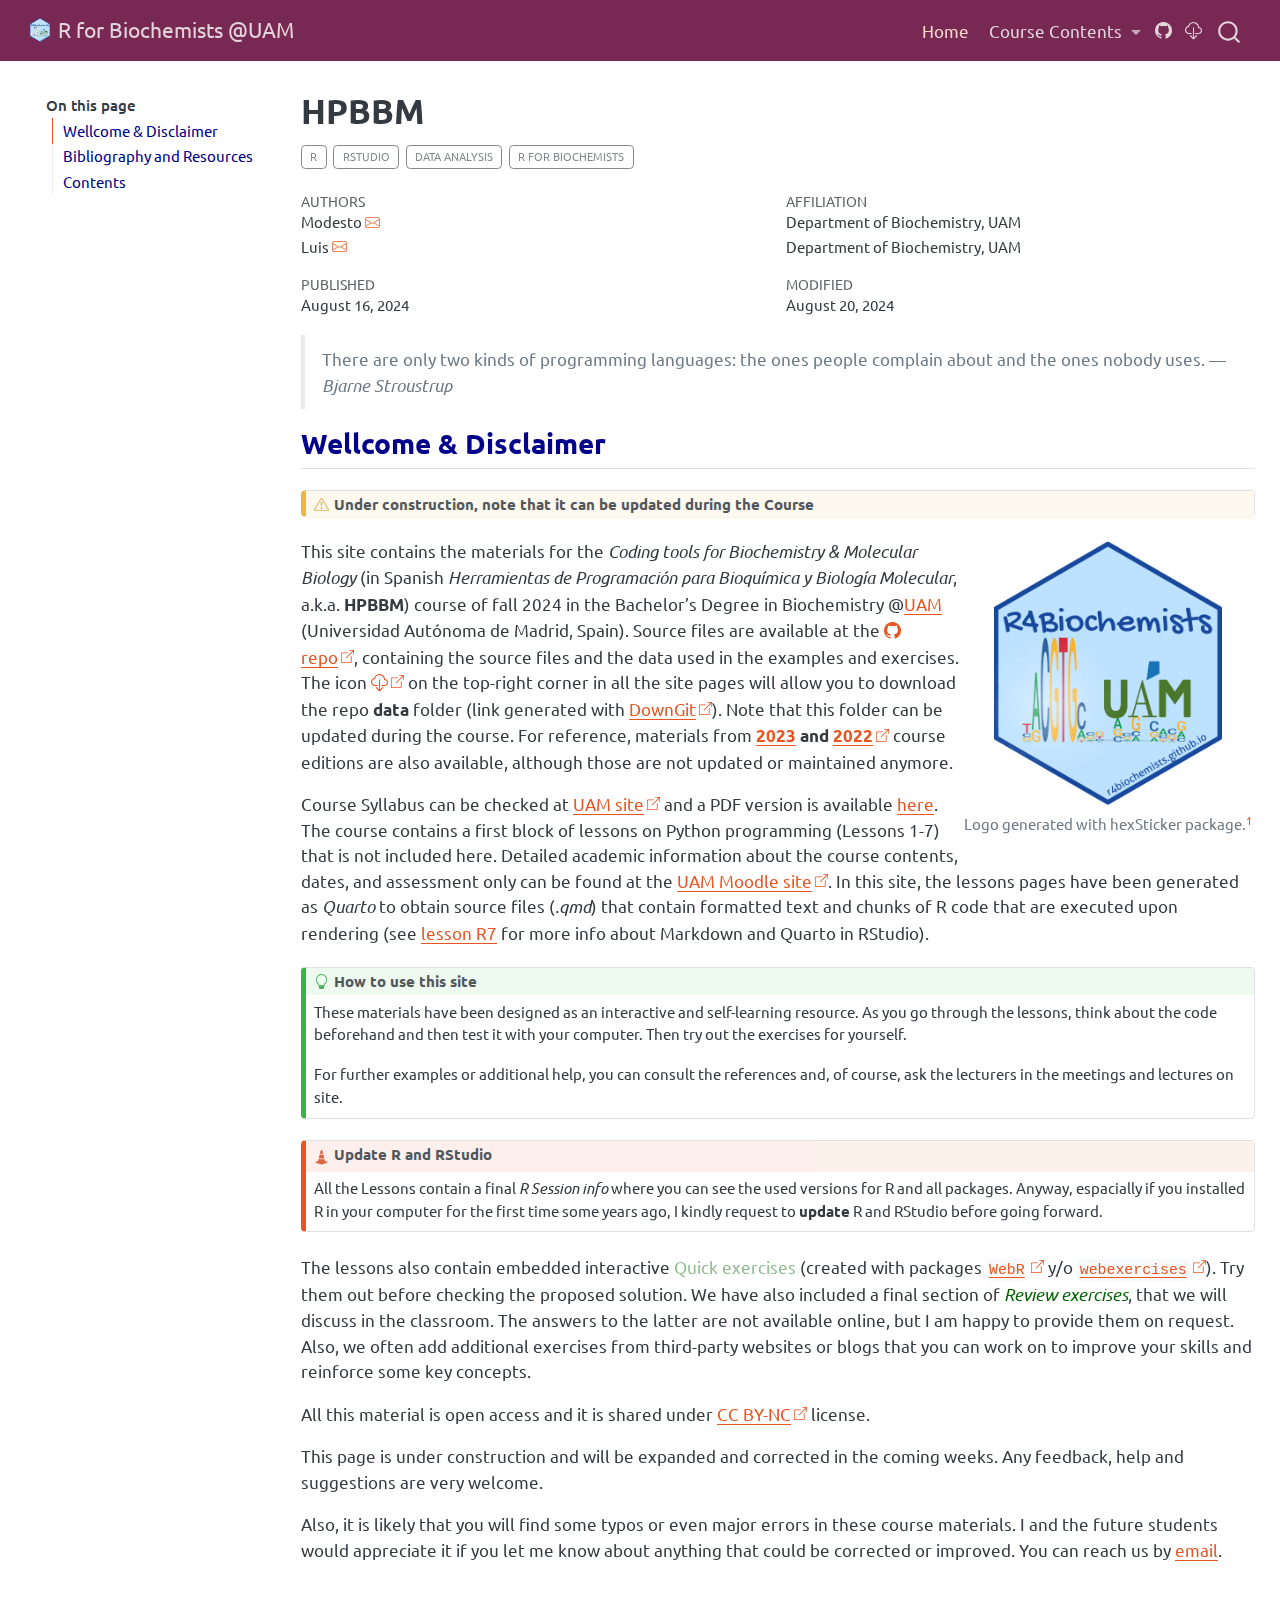
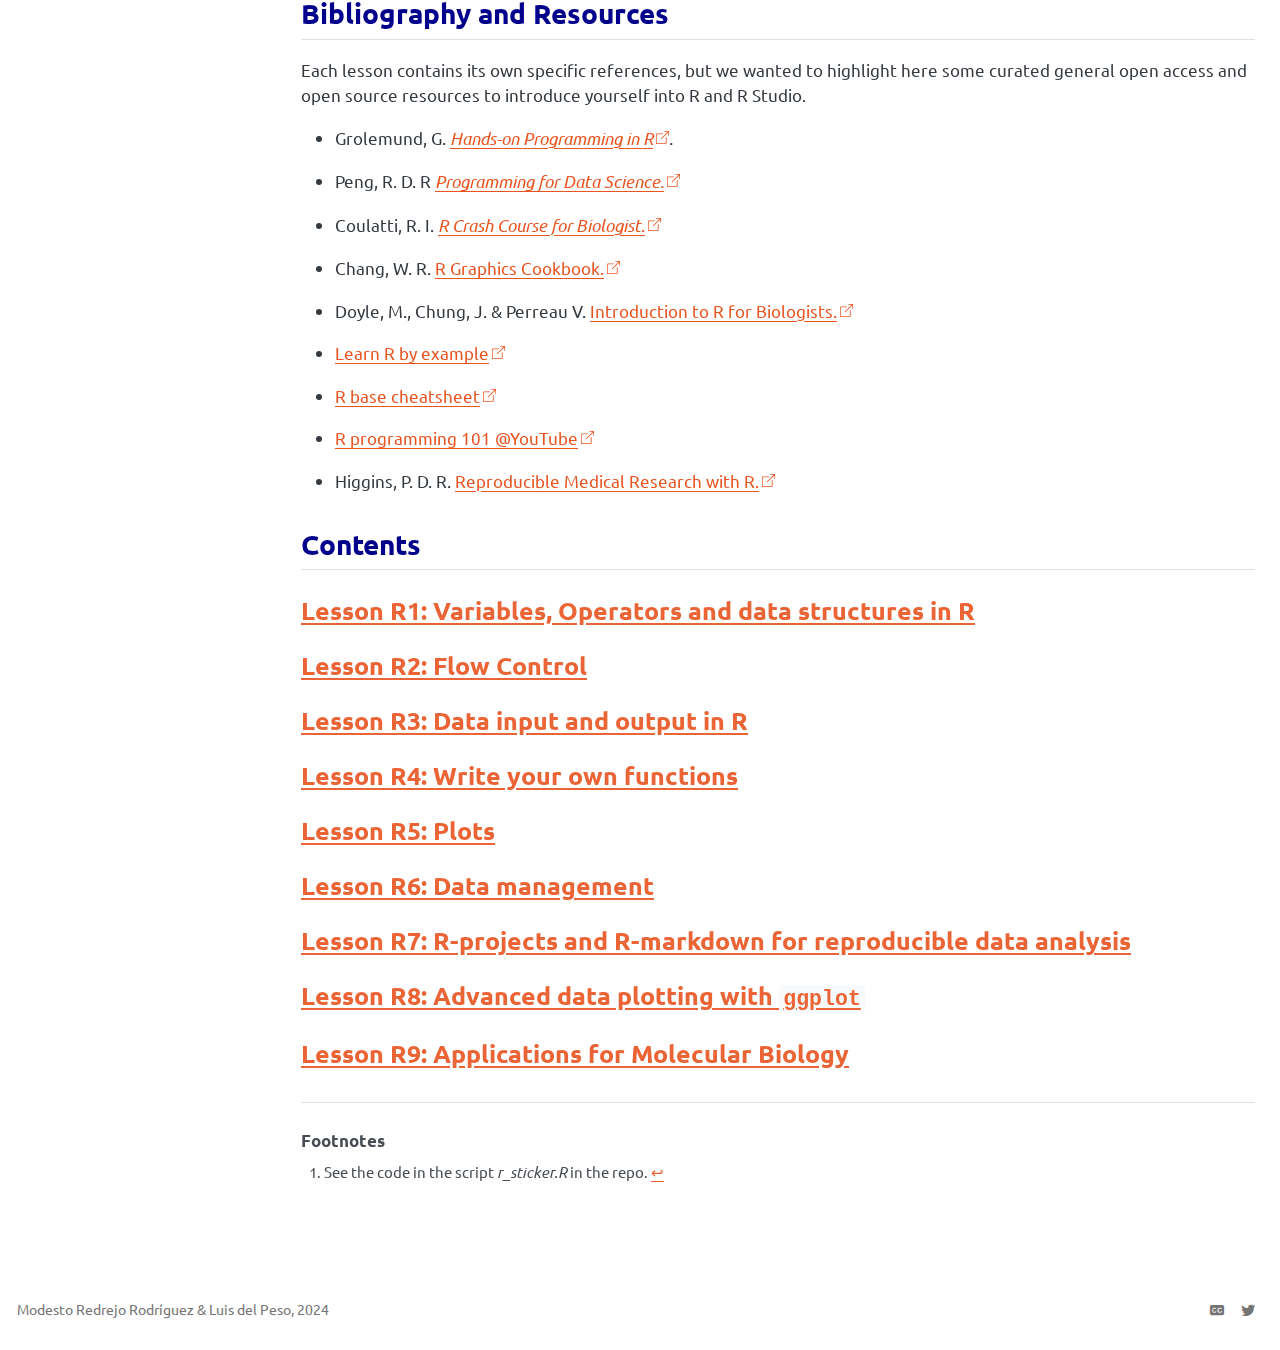
==== docs/index.html @ bfd97570 "update 2024 (III)" ====
<!DOCTYPE html>
<html xmlns="http://www.w3.org/1999/xhtml" lang="en" xml:lang="en"><head>

<meta charset="utf-8">
<meta name="generator" content="quarto-1.5.56">

<meta name="viewport" content="width=device-width, initial-scale=1.0, user-scalable=yes">

<meta name="author" content="Modesto">
<meta name="author" content="Luis">
<meta name="dcterms.date" content="2024-08-16">

<title>HPBBM – R for Biochemists @UAM</title>
<style>
code{white-space: pre-wrap;}
span.smallcaps{font-variant: small-caps;}
div.columns{display: flex; gap: min(4vw, 1.5em);}
div.column{flex: auto; overflow-x: auto;}
div.hanging-indent{margin-left: 1.5em; text-indent: -1.5em;}
ul.task-list{list-style: none;}
ul.task-list li input[type="checkbox"] {
  width: 0.8em;
  margin: 0 0.8em 0.2em -1em; /* quarto-specific, see https://github.com/quarto-dev/quarto-cli/issues/4556 */ 
  vertical-align: middle;
}
</style>


<script src="site_libs/quarto-nav/quarto-nav.js"></script>
<script src="site_libs/clipboard/clipboard.min.js"></script>
<script src="site_libs/quarto-search/autocomplete.umd.js"></script>
<script src="site_libs/quarto-search/fuse.min.js"></script>
<script src="site_libs/quarto-search/quarto-search.js"></script>
<meta name="quarto:offset" content="./">
<script src="site_libs/quarto-html/quarto.js"></script>
<script src="site_libs/quarto-html/popper.min.js"></script>
<script src="site_libs/quarto-html/tippy.umd.min.js"></script>
<script src="site_libs/quarto-html/anchor.min.js"></script>
<link href="site_libs/quarto-html/tippy.css" rel="stylesheet">
<link href="site_libs/quarto-html/quarto-syntax-highlighting.css" rel="stylesheet" id="quarto-text-highlighting-styles">
<script src="site_libs/bootstrap/bootstrap.min.js"></script>
<link href="site_libs/bootstrap/bootstrap-icons.css" rel="stylesheet">
<link href="site_libs/bootstrap/bootstrap.min.css" rel="stylesheet" id="quarto-bootstrap" data-mode="light">
<link href="site_libs/quarto-contrib/bootstrap-icons-1.9.1/all.css" rel="stylesheet">
<script id="quarto-search-options" type="application/json">{
  "location": "navbar",
  "copy-button": false,
  "collapse-after": 3,
  "panel-placement": "end",
  "type": "overlay",
  "limit": 50,
  "keyboard-shortcut": [
    "f",
    "/",
    "s"
  ],
  "language": {
    "search-no-results-text": "No results",
    "search-matching-documents-text": "matching documents",
    "search-copy-link-title": "Copy link to search",
    "search-hide-matches-text": "Hide additional matches",
    "search-more-match-text": "more match in this document",
    "search-more-matches-text": "more matches in this document",
    "search-clear-button-title": "Clear",
    "search-text-placeholder": "",
    "search-detached-cancel-button-title": "Cancel",
    "search-submit-button-title": "Submit",
    "search-label": "Search"
  }
}</script>
<style>html{ scroll-behavior: smooth; }</style>


<link rel="stylesheet" href="styles.css">
<link rel="stylesheet" href="include/webex.css">
</head>

<body class="floating nav-fixed">

<div id="quarto-search-results"></div>
  <header id="quarto-header" class="headroom fixed-top">
    <nav class="navbar navbar-expand-lg " data-bs-theme="dark">
      <div class="navbar-container container-fluid">
      <div class="navbar-brand-container mx-auto">
    <a href="./index.html" class="navbar-brand navbar-brand-logo">
    <img src="./r4biochemists.png" alt="" class="navbar-logo">
    </a>
    <a class="navbar-brand" href="./index.html">
    <span class="navbar-title">R for Biochemists <span class="citation" data-cites="UAM">@UAM</span></span>
    </a>
  </div>
            <div id="quarto-search" class="" title="Search"></div>
          <button class="navbar-toggler" type="button" data-bs-toggle="collapse" data-bs-target="#navbarCollapse" aria-controls="navbarCollapse" role="menu" aria-expanded="false" aria-label="Toggle navigation" onclick="if (window.quartoToggleHeadroom) { window.quartoToggleHeadroom(); }">
  <span class="navbar-toggler-icon"></span>
</button>
          <div class="collapse navbar-collapse" id="navbarCollapse">
            <ul class="navbar-nav navbar-nav-scroll ms-auto">
  <li class="nav-item">
    <a class="nav-link active" href="./index.html" aria-current="page"> 
<span class="menu-text">Home</span></a>
  </li>  
  <li class="nav-item dropdown ">
    <a class="nav-link dropdown-toggle" href="#" id="nav-menu-course-contents" role="link" data-bs-toggle="dropdown" aria-expanded="false">
 <span class="menu-text">Course Contents</span>
    </a>
    <ul class="dropdown-menu dropdown-menu-end" aria-labelledby="nav-menu-course-contents">    
        <li>
    <a class="dropdown-item" href="./r1.html">
 <span class="dropdown-text">R1: Variables, Operators and data structures</span></a>
  </li>  
        <li>
    <a class="dropdown-item" href="./r2.html">
 <span class="dropdown-text">R2: Flow Control</span></a>
  </li>  
        <li>
    <a class="dropdown-item" href="./r3.html">
 <span class="dropdown-text">R3: Read and write data in R</span></a>
  </li>  
        <li>
    <a class="dropdown-item" href="./r4.html">
 <span class="dropdown-text">R4: Functions in R</span></a>
  </li>  
        <li>
    <a class="dropdown-item" href="./r5.html">
 <span class="dropdown-text">R5: Base plots in R</span></a>
  </li>  
        <li>
    <a class="dropdown-item" href="./r6.html">
 <span class="dropdown-text">R6: Advanced data management</span></a>
  </li>  
        <li>
    <a class="dropdown-item" href="./r7.html">
 <span class="dropdown-text">R7: Project management for reproducible research in R</span></a>
  </li>  
        <li>
    <a class="dropdown-item" href="./r8.html">
 <span class="dropdown-text">R8: Plot your data in R - Episode II</span></a>
  </li>  
        <li>
    <a class="dropdown-item" href="./r9.html">
 <span class="dropdown-text">R9: R for Molecular Biology</span></a>
  </li>  
    </ul>
  </li>
</ul>
          </div> <!-- /navcollapse -->
            <div class="quarto-navbar-tools">
    <a href="https://github.com/r4biochemists/r4biochemists.github.io" title="" class="quarto-navigation-tool px-1" aria-label=""><i class="bi bi-github"></i></a>
    <a href="https://minhaskamal.github.io/DownGit/#/home?url=https://github.com/r4biochemists/r4biochemists.github.io/tree/main/data" title="Download Data" class="quarto-navigation-tool px-1" aria-label="Download Data"><i class="bi bi-cloud-download"></i></a>
</div>
      </div> <!-- /container-fluid -->
    </nav>
</header>
<!-- content -->
<div id="quarto-content" class="quarto-container page-columns page-rows-contents page-layout-full page-navbar">
<!-- sidebar -->
  <nav id="quarto-sidebar" class="sidebar collapse collapse-horizontal quarto-sidebar-collapse-item sidebar-navigation floating overflow-auto">
    <nav id="TOC" role="doc-toc" class="toc-active">
    <h2 id="toc-title">On this page</h2>
   
  <ul class="collapse">
  <li><a href="#wellcome-disclaimer" id="toc-wellcome-disclaimer" class="nav-link active" data-scroll-target="#wellcome-disclaimer"><span style="color:darkblue">Wellcome &amp; Disclaimer</span></a></li>
  <li><a href="#bibliography-and-resources" id="toc-bibliography-and-resources" class="nav-link" data-scroll-target="#bibliography-and-resources"><span style="color:darkblue">Bibliography and Resources</span></a></li>
  <li><a href="#contents" id="toc-contents" class="nav-link" data-scroll-target="#contents"><span style="color:darkblue">Contents</span></a></li>
  </ul>
</nav>
</nav>
<div id="quarto-sidebar-glass" class="quarto-sidebar-collapse-item" data-bs-toggle="collapse" data-bs-target=".quarto-sidebar-collapse-item"></div>
<!-- margin-sidebar -->
    <div id="quarto-margin-sidebar" class="sidebar margin-sidebar zindex-bottom">
    </div>
<!-- main -->
<main class="content column-page-right" id="quarto-document-content">

<header id="title-block-header" class="quarto-title-block default">
<div class="quarto-title">
<h1 class="title">HPBBM</h1>
  <div class="quarto-categories">
    <div class="quarto-category">R</div>
    <div class="quarto-category">RStudio</div>
    <div class="quarto-category">Data analysis</div>
    <div class="quarto-category">R for Biochemists</div>
  </div>
  </div>


<div class="quarto-title-meta-author column-page-right">
  <div class="quarto-title-meta-heading">Authors</div>
  <div class="quarto-title-meta-heading">Affiliation</div>
  
    <div class="quarto-title-meta-contents">
    <p class="author">Modesto <a href="mailto:modesto.redrejo@uam.es" class="quarto-title-author-email"><i class="bi bi-envelope"></i></a> </p>
  </div>
  <div class="quarto-title-meta-contents">
        <p class="affiliation">
            Department of Biochemistry, UAM
          </p>
      </div>
    <div class="quarto-title-meta-contents">
    <p class="author">Luis <a href="mailto:luis.peso@uam.es" class="quarto-title-author-email"><i class="bi bi-envelope"></i></a> </p>
  </div>
  <div class="quarto-title-meta-contents">
        <p class="affiliation">
            Department of Biochemistry, UAM
          </p>
      </div>
  </div>

<div class="quarto-title-meta column-page-right">

      
    <div>
    <div class="quarto-title-meta-heading">Published</div>
    <div class="quarto-title-meta-contents">
      <p class="date">August 16, 2024</p>
    </div>
  </div>
  
    <div>
    <div class="quarto-title-meta-heading">Modified</div>
    <div class="quarto-title-meta-contents">
      <p class="date-modified">August 20, 2024</p>
    </div>
  </div>
    
  </div>
  


</header>


<blockquote class="blockquote">
<p>There are only two kinds of programming languages: the ones people complain about and the ones nobody uses. —<em>Bjarne Stroustrup</em></p>
</blockquote>
<section id="wellcome-disclaimer" class="level2">
<h2 class="anchored" data-anchor-id="wellcome-disclaimer"><span style="color:darkblue">Wellcome &amp; Disclaimer</span></h2>
<div class="callout callout-style-default callout-warning callout-titled">
<div class="callout-header d-flex align-content-center">
<div class="callout-icon-container">
<i class="callout-icon"></i>
</div>
<div class="callout-title-container flex-fill">
Under construction, note that it can be updated during the Course
</div>
</div>
<div class="callout-body-container callout-body">

</div>
</div>
<div style="float: right; position: relative; top: 0px; padding: 3px;">
<div class="quarto-figure quarto-figure-center">
<figure class="figure">
<p><img src="r4biochemists.png" class="img-fluid figure-img" width="228"></p>
<figcaption>Logo generated with hexSticker package.<a href="#fn1" class="footnote-ref" id="fnref1" role="doc-noteref"><sup>1</sup></a></figcaption>
</figure>
</div>
</div>
<p>This site contains the materials for the <em>Coding tools for Biochemistry &amp; Molecular Biology</em> (in Spanish <em>Herramientas de Programación para Bioquímica y Biología Molecular</em>, a.k.a. <strong>HPBBM</strong>) course of fall 2024 in the Bachelor’s Degree in Biochemistry @<a href="www.uam.es">UAM</a> (Universidad Autónoma de Madrid, Spain). Source files are available at the <a href="https://github.com/r4biochemists/r4biochemists.github.io"><i class="bi-github " style="" role="img" aria-hidden="true"></i> repo</a>, containing the source files and the data used in the examples and exercises. The icon <a href="https://minhaskamal.github.io/DownGit/#/home?url=https://github.com/r4biochemists/r4biochemists.github.io/tree/main/data"><i class="bi-cloud-download " style="" role="img" aria-hidden="true"></i></a> on the top-right corner in all the site pages will allow you to download the repo <strong>data</strong> folder (link generated with <a href="https://yehonal.github.io/DownGit/#/home">DownGit</a>). Note that this folder can be updated during the course. For reference, materials from <strong><a href="(https://mredrejo.github.io/HPBBM2023/)">2023</a> and <a href="https://mredrejo.github.io/HPBBM2022/">2022</a></strong> course editions are also available, although those are not updated or maintained anymore.</p>
<p>Course Syllabus can be checked at <a href="https://secretaria-virtual.uam.es/doa/consultaPublica/look%5Bconpub%5DMostrarPubGuiaDocAs">UAM site</a> and a PDF version is available <a href="2024_18245_es.pdf">here</a>. The course contains a first block of lessons on Python programming (Lessons 1-7) that is not included here. Detailed academic information about the course contents, dates, and assessment only can be found at the <a href="https://moodle.uam.es/">UAM Moodle site</a>. In this site, the lessons pages have been generated as <em>Quarto</em> to obtain source files (<em>.qmd</em>) that contain formatted text and chunks of R code that are executed upon rendering (see <a href="r7.html">lesson R7</a> for more info about Markdown and Quarto in RStudio).</p>
<div class="callout callout-style-default callout-tip callout-titled">
<div class="callout-header d-flex align-content-center">
<div class="callout-icon-container">
<i class="callout-icon"></i>
</div>
<div class="callout-title-container flex-fill">
How to use this site
</div>
</div>
<div class="callout-body-container callout-body">
<p>These materials have been designed as an interactive and self-learning resource. As you go through the lessons, think about the code beforehand and then test it with your computer. Then try out the exercises for yourself.</p>
<p>For further examples or additional help, you can consult the references and, of course, ask the lecturers in the meetings and lectures on site.</p>
</div>
</div>
<div class="callout callout-style-default callout-caution callout-titled">
<div class="callout-header d-flex align-content-center">
<div class="callout-icon-container">
<i class="callout-icon"></i>
</div>
<div class="callout-title-container flex-fill">
Update R and RStudio
</div>
</div>
<div class="callout-body-container callout-body">
<p>All the Lessons contain a final <em>R Session info</em> where you can see the used versions for R and all packages. Anyway, espacially if you installed R in your computer for the first time some years ago, I kindly request to <strong>update</strong> R and RStudio before going forward.</p>
</div>
</div>
<p>The lessons also contain embedded interactive <span style="color:darkseagreen">Quick exercises</span> (created with packages <a href="https://github.com/coatless/quarto-webr/"><code>WebR</code></a> y/o <a href="https://psyteachr.github.io/webexercises/articles/webexercises.html"><code>webexercises</code></a>). Try them out before checking the proposed solution. We have also included a final section of <span style="color:darkgreen"><em>Review exercises</em></span>, that we will discuss in the classroom. The answers to the latter are not available online, but I am happy to provide them on request. Also, we often add additional exercises from third-party websites or blogs that you can work on to improve your skills and reinforce some key concepts.</p>
<p>All this material is open access and it is shared under <a href="https://creativecommons.org/licenses/by-nc/2.0/">CC BY-NC</a> license.</p>
<p>This page is under construction and will be expanded and corrected in the coming weeks. Any feedback, help and suggestions are very welcome.</p>
<p>Also, it is likely that you will find some typos or even major errors in these course materials. I and the future students would appreciate it if you let me know about anything that could be corrected or improved. You can reach us by <a href="mailto::modesto.redrejo@uam.es">email</a>.</p>
</section>
<section id="bibliography-and-resources" class="level2">
<h2 class="anchored" data-anchor-id="bibliography-and-resources"><span style="color:darkblue">Bibliography and Resources</span></h2>
<p>Each lesson contains its own specific references, but we wanted to highlight here some curated general open access and open source resources to introduce yourself into R and R Studio.</p>
<ul>
<li><p>Grolemund, G. <a href="https://rstudio-education.github.io/"><em>Hands-on Programming in R</em></a><em>.</em></p></li>
<li><p>Peng, R. D. R <a href="https://bookdown.org/rdpeng/rprogdatascience/"><em>Programming for Data Science.</em></a></p></li>
<li><p>Coulatti, R. I. <a href="https://github.com/ColauttiLab/RCrashCourse_Book"><em>R Crash Course for Biologist</em>.</a></p></li>
<li><p>Chang, W. R. <a href="https://r-graphics.org/">R Graphics Cookbook.</a></p></li>
<li><p>Doyle, M., Chung, J. &amp; Perreau V. <a href="https://melbournebioinformatics.github.io/r-intro-biologists/intro_r_biologists.html">Introduction to R for Biologists.</a></p></li>
<li><p><a href="https://www.learnbyexample.org/r/">Learn R by example</a></p></li>
<li><p><a href="https://iqss.github.io/dss-workshops/R/Rintro/base-r-cheat-sheet.pdf">R base cheatsheet</a></p></li>
<li><p><a href="https://www.youtube.com/@RProgramming101">R programming 101 @YouTube</a></p></li>
<li><p>Higgins, P. D. R. <a href="https://bookdown.org/pdr_higgins/rmrwr/">Reproducible Medical Research with R.</a></p></li>
</ul>
</section>
<section id="contents" class="level2">
<h2 class="anchored" data-anchor-id="contents"><span style="color:darkblue">Contents</span></h2>
<section id="lesson-r1-variables-operators-and-data-structures-in-r" class="level3">
<h3 class="anchored" data-anchor-id="lesson-r1-variables-operators-and-data-structures-in-r"><a href="r1.html">Lesson R1: Variables, Operators and data structures in R</a></h3>
</section>
<section id="lesson-r2-flow-control" class="level3">
<h3 class="anchored" data-anchor-id="lesson-r2-flow-control"><a href="r2.html">Lesson R2: Flow Control</a></h3>
</section>
<section id="lesson-r3-data-input-and-output-in-r" class="level3">
<h3 class="anchored" data-anchor-id="lesson-r3-data-input-and-output-in-r"><a href="r3.html">Lesson R3: Data input and output in R</a></h3>
</section>
<section id="lesson-r4-write-your-own-functions" class="level3">
<h3 class="anchored" data-anchor-id="lesson-r4-write-your-own-functions"><a href="r4.html">Lesson R4: Write your own functions</a></h3>
</section>
<section id="lesson-r5-plots" class="level3">
<h3 class="anchored" data-anchor-id="lesson-r5-plots"><a href="r5.html">Lesson R5: Plots</a></h3>
</section>
<section id="lesson-r6-data-management" class="level3">
<h3 class="anchored" data-anchor-id="lesson-r6-data-management"><a href="r6.html">Lesson R6: Data management</a></h3>
</section>
<section id="lesson-r7-r-projects-and-r-markdown-for-reproducible-data-analysis" class="level3">
<h3 class="anchored" data-anchor-id="lesson-r7-r-projects-and-r-markdown-for-reproducible-data-analysis"><a href="r7.html">Lesson R7: R-projects and R-markdown for reproducible data analysis</a></h3>
</section>
<section id="lesson-r8-advanced-data-plotting-with-ggplot" class="level3">
<h3 class="anchored" data-anchor-id="lesson-r8-advanced-data-plotting-with-ggplot"><a href="r8.html">Lesson R8: Advanced data plotting with <code>ggplot</code></a></h3>
</section>
<section id="lesson-r9-applications-for-molecular-biology" class="level3">
<h3 class="anchored" data-anchor-id="lesson-r9-applications-for-molecular-biology"><a href="r9.html">Lesson R9: Applications for Molecular Biology</a></h3>


</section>
</section>


<a onclick="window.scrollTo(0, 0); return false;" role="button" id="quarto-back-to-top"><i class="bi bi-arrow-up"></i> Back to top</a><div id="quarto-appendix" class="default"><section id="footnotes" class="footnotes footnotes-end-of-document" role="doc-endnotes"><h2 class="anchored quarto-appendix-heading">Footnotes</h2>

<ol>
<li id="fn1"><p>See the code in the script <em>r_sticker.R</em> in the repo.<a href="#fnref1" class="footnote-back" role="doc-backlink">↩︎</a></p></li>
</ol>
</section></div></main> <!-- /main -->
<script>

/* update total correct if #webex-total_correct exists */
update_total_correct = function() {
  console.log("webex: update total_correct");

  var t = document.getElementsByClassName("webex-total_correct");
  for (var i = 0; i < t.length; i++) {
    p = t[i].parentElement;
    var correct = p.getElementsByClassName("webex-correct").length;
    var solvemes = p.getElementsByClassName("webex-solveme").length;
    var radiogroups = p.getElementsByClassName("webex-radiogroup").length;
    var selects = p.getElementsByClassName("webex-select").length;

    t[i].innerHTML = correct + " of " + (solvemes + radiogroups + selects) + " correct";
  }
}

/* webex-solution button toggling function */
b_func = function() {
  console.log("webex: toggle hide");

  var cl = this.parentElement.classList;
  if (cl.contains('open')) {
    cl.remove("open");
  } else {
    cl.add("open");
  }
}

/* check answers */
check_func = function() {
  console.log("webex: check answers");

  var cl = this.parentElement.classList;
  if (cl.contains('unchecked')) {
    cl.remove("unchecked");
    this.innerHTML = "Hide Answers";
  } else {
    cl.add("unchecked");
    this.innerHTML = "Show Answers";
  }
}

/* function for checking solveme answers */
solveme_func = function(e) {
  console.log("webex: check solveme");

  var real_answers = JSON.parse(this.dataset.answer);
  var my_answer = this.value;
  var cl = this.classList;
  if (cl.contains("ignorecase")) {
    my_answer = my_answer.toLowerCase();
  }
  if (cl.contains("nospaces")) {
    my_answer = my_answer.replace(/ /g, "")
  }

  if (my_answer == "") {
    cl.remove("webex-correct");
    cl.remove("webex-incorrect");
  } else if (real_answers.includes(my_answer)) {
    cl.add("webex-correct");
    cl.remove("webex-incorrect");
  } else {
    cl.add("webex-incorrect");
    cl.remove("webex-correct");
  }

  // match numeric answers within a specified tolerance
  if(this.dataset.tol > 0){
    var tol = JSON.parse(this.dataset.tol);
    var matches = real_answers.map(x => Math.abs(x - my_answer) < tol)
    if (matches.reduce((a, b) => a + b, 0) > 0) {
      cl.add("webex-correct");
    } else {
      cl.remove("webex-correct");
    }
  }

  // added regex bit
  if (cl.contains("regex")){
    answer_regex = RegExp(real_answers.join("|"))
    if (answer_regex.test(my_answer)) {
      cl.add("webex-correct");
    }
  }

  update_total_correct();
}

/* function for checking select answers */
select_func = function(e) {
  console.log("webex: check select");

  var cl = this.classList

  /* add style */
  cl.remove("webex-incorrect");
  cl.remove("webex-correct");
  if (this.value == "answer") {
    cl.add("webex-correct");
  } else if (this.value != "blank") {
    cl.add("webex-incorrect");
  }

  update_total_correct();
}

/* function for checking radiogroups answers */
radiogroups_func = function(e) {
  console.log("webex: check radiogroups");

  var checked_button = document.querySelector('input[name=' + this.id + ']:checked');
  var cl = checked_button.parentElement.classList;
  var labels = checked_button.parentElement.parentElement.children;

  /* get rid of styles */
  for (i = 0; i < labels.length; i++) {
    labels[i].classList.remove("webex-incorrect");
    labels[i].classList.remove("webex-correct");
  }

  /* add style */
  if (checked_button.value == "answer") {
    cl.add("webex-correct");
  } else {
    cl.add("webex-incorrect");
  }

  update_total_correct();
}

window.onload = function() {
  console.log("webex onload");
  /* set up solution buttons */
  var buttons = document.getElementsByTagName("button");

  for (var i = 0; i < buttons.length; i++) {
    if (buttons[i].parentElement.classList.contains('webex-solution')) {
      buttons[i].onclick = b_func;
    }
  }

  var check_sections = document.getElementsByClassName("webex-check");
  console.log("check:", check_sections.length);
  for (var i = 0; i < check_sections.length; i++) {
    check_sections[i].classList.add("unchecked");

    let btn = document.createElement("button");
    btn.innerHTML = "Show Answers";
    btn.classList.add("webex-check-button");
    btn.onclick = check_func;
    check_sections[i].appendChild(btn);

    let spn = document.createElement("span");
    spn.classList.add("webex-total_correct");
    check_sections[i].appendChild(spn);
  }

  /* set up webex-solveme inputs */
  var solveme = document.getElementsByClassName("webex-solveme");

  for (var i = 0; i < solveme.length; i++) {
    /* make sure input boxes don't auto-anything */
    solveme[i].setAttribute("autocomplete","off");
    solveme[i].setAttribute("autocorrect", "off");
    solveme[i].setAttribute("autocapitalize", "off");
    solveme[i].setAttribute("spellcheck", "false");
    solveme[i].value = "";

    /* adjust answer for ignorecase or nospaces */
    var cl = solveme[i].classList;
    var real_answer = solveme[i].dataset.answer;
    if (cl.contains("ignorecase")) {
      real_answer = real_answer.toLowerCase();
    }
    if (cl.contains("nospaces")) {
      real_answer = real_answer.replace(/ /g, "");
    }
    solveme[i].dataset.answer = real_answer;

    /* attach checking function */
    solveme[i].onkeyup = solveme_func;
    solveme[i].onchange = solveme_func;

    solveme[i].insertAdjacentHTML("afterend", " <span class='webex-icon'></span>")
  }

  /* set up radiogroups */
  var radiogroups = document.getElementsByClassName("webex-radiogroup");
  for (var i = 0; i < radiogroups.length; i++) {
    radiogroups[i].onchange = radiogroups_func;
  }

  /* set up selects */
  var selects = document.getElementsByClassName("webex-select");
  for (var i = 0; i < selects.length; i++) {
    selects[i].onchange = select_func;
    selects[i].insertAdjacentHTML("afterend", " <span class='webex-icon'></span>")
  }

  update_total_correct();
}

</script>
<script id="quarto-html-after-body" type="application/javascript">
window.document.addEventListener("DOMContentLoaded", function (event) {
  const toggleBodyColorMode = (bsSheetEl) => {
    const mode = bsSheetEl.getAttribute("data-mode");
    const bodyEl = window.document.querySelector("body");
    if (mode === "dark") {
      bodyEl.classList.add("quarto-dark");
      bodyEl.classList.remove("quarto-light");
    } else {
      bodyEl.classList.add("quarto-light");
      bodyEl.classList.remove("quarto-dark");
    }
  }
  const toggleBodyColorPrimary = () => {
    const bsSheetEl = window.document.querySelector("link#quarto-bootstrap");
    if (bsSheetEl) {
      toggleBodyColorMode(bsSheetEl);
    }
  }
  toggleBodyColorPrimary();  
  const icon = "";
  const anchorJS = new window.AnchorJS();
  anchorJS.options = {
    placement: 'right',
    icon: icon
  };
  anchorJS.add('.anchored');
  const isCodeAnnotation = (el) => {
    for (const clz of el.classList) {
      if (clz.startsWith('code-annotation-')) {                     
        return true;
      }
    }
    return false;
  }
  const onCopySuccess = function(e) {
    // button target
    const button = e.trigger;
    // don't keep focus
    button.blur();
    // flash "checked"
    button.classList.add('code-copy-button-checked');
    var currentTitle = button.getAttribute("title");
    button.setAttribute("title", "Copied!");
    let tooltip;
    if (window.bootstrap) {
      button.setAttribute("data-bs-toggle", "tooltip");
      button.setAttribute("data-bs-placement", "left");
      button.setAttribute("data-bs-title", "Copied!");
      tooltip = new bootstrap.Tooltip(button, 
        { trigger: "manual", 
          customClass: "code-copy-button-tooltip",
          offset: [0, -8]});
      tooltip.show();    
    }
    setTimeout(function() {
      if (tooltip) {
        tooltip.hide();
        button.removeAttribute("data-bs-title");
        button.removeAttribute("data-bs-toggle");
        button.removeAttribute("data-bs-placement");
      }
      button.setAttribute("title", currentTitle);
      button.classList.remove('code-copy-button-checked');
    }, 1000);
    // clear code selection
    e.clearSelection();
  }
  const getTextToCopy = function(trigger) {
      const codeEl = trigger.previousElementSibling.cloneNode(true);
      for (const childEl of codeEl.children) {
        if (isCodeAnnotation(childEl)) {
          childEl.remove();
        }
      }
      return codeEl.innerText;
  }
  const clipboard = new window.ClipboardJS('.code-copy-button:not([data-in-quarto-modal])', {
    text: getTextToCopy
  });
  clipboard.on('success', onCopySuccess);
  if (window.document.getElementById('quarto-embedded-source-code-modal')) {
    // For code content inside modals, clipBoardJS needs to be initialized with a container option
    // TODO: Check when it could be a function (https://github.com/zenorocha/clipboard.js/issues/860)
    const clipboardModal = new window.ClipboardJS('.code-copy-button[data-in-quarto-modal]', {
      text: getTextToCopy,
      container: window.document.getElementById('quarto-embedded-source-code-modal')
    });
    clipboardModal.on('success', onCopySuccess);
  }
    var localhostRegex = new RegExp(/^(?:http|https):\/\/localhost\:?[0-9]*\//);
    var mailtoRegex = new RegExp(/^mailto:/);
      var filterRegex = new RegExp('/' + window.location.host + '/');
    var isInternal = (href) => {
        return filterRegex.test(href) || localhostRegex.test(href) || mailtoRegex.test(href);
    }
    // Inspect non-navigation links and adorn them if external
 	var links = window.document.querySelectorAll('a[href]:not(.nav-link):not(.navbar-brand):not(.toc-action):not(.sidebar-link):not(.sidebar-item-toggle):not(.pagination-link):not(.no-external):not([aria-hidden]):not(.dropdown-item):not(.quarto-navigation-tool):not(.about-link)');
    for (var i=0; i<links.length; i++) {
      const link = links[i];
      if (!isInternal(link.href)) {
        // undo the damage that might have been done by quarto-nav.js in the case of
        // links that we want to consider external
        if (link.dataset.originalHref !== undefined) {
          link.href = link.dataset.originalHref;
        }
          // target, if specified
          link.setAttribute("target", "_blank");
          if (link.getAttribute("rel") === null) {
            link.setAttribute("rel", "noopener");
          }
          // default icon
          link.classList.add("external");
      }
    }
  function tippyHover(el, contentFn, onTriggerFn, onUntriggerFn) {
    const config = {
      allowHTML: true,
      maxWidth: 500,
      delay: 100,
      arrow: false,
      appendTo: function(el) {
          return el.parentElement;
      },
      interactive: true,
      interactiveBorder: 10,
      theme: 'quarto',
      placement: 'bottom-start',
    };
    if (contentFn) {
      config.content = contentFn;
    }
    if (onTriggerFn) {
      config.onTrigger = onTriggerFn;
    }
    if (onUntriggerFn) {
      config.onUntrigger = onUntriggerFn;
    }
    window.tippy(el, config); 
  }
  const noterefs = window.document.querySelectorAll('a[role="doc-noteref"]');
  for (var i=0; i<noterefs.length; i++) {
    const ref = noterefs[i];
    tippyHover(ref, function() {
      // use id or data attribute instead here
      let href = ref.getAttribute('data-footnote-href') || ref.getAttribute('href');
      try { href = new URL(href).hash; } catch {}
      const id = href.replace(/^#\/?/, "");
      const note = window.document.getElementById(id);
      if (note) {
        return note.innerHTML;
      } else {
        return "";
      }
    });
  }
  const xrefs = window.document.querySelectorAll('a.quarto-xref');
  const processXRef = (id, note) => {
    // Strip column container classes
    const stripColumnClz = (el) => {
      el.classList.remove("page-full", "page-columns");
      if (el.children) {
        for (const child of el.children) {
          stripColumnClz(child);
        }
      }
    }
    stripColumnClz(note)
    if (id === null || id.startsWith('sec-')) {
      // Special case sections, only their first couple elements
      const container = document.createElement("div");
      if (note.children && note.children.length > 2) {
        container.appendChild(note.children[0].cloneNode(true));
        for (let i = 1; i < note.children.length; i++) {
          const child = note.children[i];
          if (child.tagName === "P" && child.innerText === "") {
            continue;
          } else {
            container.appendChild(child.cloneNode(true));
            break;
          }
        }
        if (window.Quarto?.typesetMath) {
          window.Quarto.typesetMath(container);
        }
        return container.innerHTML
      } else {
        if (window.Quarto?.typesetMath) {
          window.Quarto.typesetMath(note);
        }
        return note.innerHTML;
      }
    } else {
      // Remove any anchor links if they are present
      const anchorLink = note.querySelector('a.anchorjs-link');
      if (anchorLink) {
        anchorLink.remove();
      }
      if (window.Quarto?.typesetMath) {
        window.Quarto.typesetMath(note);
      }
      // TODO in 1.5, we should make sure this works without a callout special case
      if (note.classList.contains("callout")) {
        return note.outerHTML;
      } else {
        return note.innerHTML;
      }
    }
  }
  for (var i=0; i<xrefs.length; i++) {
    const xref = xrefs[i];
    tippyHover(xref, undefined, function(instance) {
      instance.disable();
      let url = xref.getAttribute('href');
      let hash = undefined; 
      if (url.startsWith('#')) {
        hash = url;
      } else {
        try { hash = new URL(url).hash; } catch {}
      }
      if (hash) {
        const id = hash.replace(/^#\/?/, "");
        const note = window.document.getElementById(id);
        if (note !== null) {
          try {
            const html = processXRef(id, note.cloneNode(true));
            instance.setContent(html);
          } finally {
            instance.enable();
            instance.show();
          }
        } else {
          // See if we can fetch this
          fetch(url.split('#')[0])
          .then(res => res.text())
          .then(html => {
            const parser = new DOMParser();
            const htmlDoc = parser.parseFromString(html, "text/html");
            const note = htmlDoc.getElementById(id);
            if (note !== null) {
              const html = processXRef(id, note);
              instance.setContent(html);
            } 
          }).finally(() => {
            instance.enable();
            instance.show();
          });
        }
      } else {
        // See if we can fetch a full url (with no hash to target)
        // This is a special case and we should probably do some content thinning / targeting
        fetch(url)
        .then(res => res.text())
        .then(html => {
          const parser = new DOMParser();
          const htmlDoc = parser.parseFromString(html, "text/html");
          const note = htmlDoc.querySelector('main.content');
          if (note !== null) {
            // This should only happen for chapter cross references
            // (since there is no id in the URL)
            // remove the first header
            if (note.children.length > 0 && note.children[0].tagName === "HEADER") {
              note.children[0].remove();
            }
            const html = processXRef(null, note);
            instance.setContent(html);
          } 
        }).finally(() => {
          instance.enable();
          instance.show();
        });
      }
    }, function(instance) {
    });
  }
      let selectedAnnoteEl;
      const selectorForAnnotation = ( cell, annotation) => {
        let cellAttr = 'data-code-cell="' + cell + '"';
        let lineAttr = 'data-code-annotation="' +  annotation + '"';
        const selector = 'span[' + cellAttr + '][' + lineAttr + ']';
        return selector;
      }
      const selectCodeLines = (annoteEl) => {
        const doc = window.document;
        const targetCell = annoteEl.getAttribute("data-target-cell");
        const targetAnnotation = annoteEl.getAttribute("data-target-annotation");
        const annoteSpan = window.document.querySelector(selectorForAnnotation(targetCell, targetAnnotation));
        const lines = annoteSpan.getAttribute("data-code-lines").split(",");
        const lineIds = lines.map((line) => {
          return targetCell + "-" + line;
        })
        let top = null;
        let height = null;
        let parent = null;
        if (lineIds.length > 0) {
            //compute the position of the single el (top and bottom and make a div)
            const el = window.document.getElementById(lineIds[0]);
            top = el.offsetTop;
            height = el.offsetHeight;
            parent = el.parentElement.parentElement;
          if (lineIds.length > 1) {
            const lastEl = window.document.getElementById(lineIds[lineIds.length - 1]);
            const bottom = lastEl.offsetTop + lastEl.offsetHeight;
            height = bottom - top;
          }
          if (top !== null && height !== null && parent !== null) {
            // cook up a div (if necessary) and position it 
            let div = window.document.getElementById("code-annotation-line-highlight");
            if (div === null) {
              div = window.document.createElement("div");
              div.setAttribute("id", "code-annotation-line-highlight");
              div.style.position = 'absolute';
              parent.appendChild(div);
            }
            div.style.top = top - 2 + "px";
            div.style.height = height + 4 + "px";
            div.style.left = 0;
            let gutterDiv = window.document.getElementById("code-annotation-line-highlight-gutter");
            if (gutterDiv === null) {
              gutterDiv = window.document.createElement("div");
              gutterDiv.setAttribute("id", "code-annotation-line-highlight-gutter");
              gutterDiv.style.position = 'absolute';
              const codeCell = window.document.getElementById(targetCell);
              const gutter = codeCell.querySelector('.code-annotation-gutter');
              gutter.appendChild(gutterDiv);
            }
            gutterDiv.style.top = top - 2 + "px";
            gutterDiv.style.height = height + 4 + "px";
          }
          selectedAnnoteEl = annoteEl;
        }
      };
      const unselectCodeLines = () => {
        const elementsIds = ["code-annotation-line-highlight", "code-annotation-line-highlight-gutter"];
        elementsIds.forEach((elId) => {
          const div = window.document.getElementById(elId);
          if (div) {
            div.remove();
          }
        });
        selectedAnnoteEl = undefined;
      };
        // Handle positioning of the toggle
    window.addEventListener(
      "resize",
      throttle(() => {
        elRect = undefined;
        if (selectedAnnoteEl) {
          selectCodeLines(selectedAnnoteEl);
        }
      }, 10)
    );
    function throttle(fn, ms) {
    let throttle = false;
    let timer;
      return (...args) => {
        if(!throttle) { // first call gets through
            fn.apply(this, args);
            throttle = true;
        } else { // all the others get throttled
            if(timer) clearTimeout(timer); // cancel #2
            timer = setTimeout(() => {
              fn.apply(this, args);
              timer = throttle = false;
            }, ms);
        }
      };
    }
      // Attach click handler to the DT
      const annoteDls = window.document.querySelectorAll('dt[data-target-cell]');
      for (const annoteDlNode of annoteDls) {
        annoteDlNode.addEventListener('click', (event) => {
          const clickedEl = event.target;
          if (clickedEl !== selectedAnnoteEl) {
            unselectCodeLines();
            const activeEl = window.document.querySelector('dt[data-target-cell].code-annotation-active');
            if (activeEl) {
              activeEl.classList.remove('code-annotation-active');
            }
            selectCodeLines(clickedEl);
            clickedEl.classList.add('code-annotation-active');
          } else {
            // Unselect the line
            unselectCodeLines();
            clickedEl.classList.remove('code-annotation-active');
          }
        });
      }
  const findCites = (el) => {
    const parentEl = el.parentElement;
    if (parentEl) {
      const cites = parentEl.dataset.cites;
      if (cites) {
        return {
          el,
          cites: cites.split(' ')
        };
      } else {
        return findCites(el.parentElement)
      }
    } else {
      return undefined;
    }
  };
  var bibliorefs = window.document.querySelectorAll('a[role="doc-biblioref"]');
  for (var i=0; i<bibliorefs.length; i++) {
    const ref = bibliorefs[i];
    const citeInfo = findCites(ref);
    if (citeInfo) {
      tippyHover(citeInfo.el, function() {
        var popup = window.document.createElement('div');
        citeInfo.cites.forEach(function(cite) {
          var citeDiv = window.document.createElement('div');
          citeDiv.classList.add('hanging-indent');
          citeDiv.classList.add('csl-entry');
          var biblioDiv = window.document.getElementById('ref-' + cite);
          if (biblioDiv) {
            citeDiv.innerHTML = biblioDiv.innerHTML;
          }
          popup.appendChild(citeDiv);
        });
        return popup.innerHTML;
      });
    }
  }
});
</script>
</div> <!-- /content -->
<footer class="footer">
  <div class="nav-footer">
    <div class="nav-footer-left">
<p>Modesto Redrejo Rodríguez &amp; Luis del Peso, 2024</p>
</div>   
    <div class="nav-footer-center">
      &nbsp;
    </div>
    <div class="nav-footer-right">
      <ul class="footer-items list-unstyled">
    <li class="nav-item compact">
    <a class="nav-link" href="https://creativecommons.org/licenses/by-nc/2.0/">
      <i class="bi bi-badge-cc-fill" role="img">
</i> 
    </a>
  </li>  
    <li class="nav-item compact">
    <a class="nav-link" href="https://twitter.com/mredrejo">
      <i class="bi bi-twitter" role="img">
</i> 
    </a>
  </li>  
</ul>
    </div>
  </div>
</footer>




<script src="site_libs/quarto-html/zenscroll-min.js"></script>
</body></html>
---- docs/site_libs/quarto-html/tippy.css ----
.tippy-box[data-animation=fade][data-state=hidden]{opacity:0}[data-tippy-root]{max-width:calc(100vw - 10px)}.tippy-box{position:relative;background-color:#333;color:#fff;border-radius:4px;font-size:14px;line-height:1.4;white-space:normal;outline:0;transition-property:transform,visibility,opacity}.tippy-box[data-placement^=top]>.tippy-arrow{bottom:0}.tippy-box[data-placement^=top]>.tippy-arrow:before{bottom:-7px;left:0;border-width:8px 8px 0;border-top-color:initial;transform-origin:center top}.tippy-box[data-placement^=bottom]>.tippy-arrow{top:0}.tippy-box[data-placement^=bottom]>.tippy-arrow:before{top:-7px;left:0;border-width:0 8px 8px;border-bottom-color:initial;transform-origin:center bottom}.tippy-box[data-placement^=left]>.tippy-arrow{right:0}.tippy-box[data-placement^=left]>.tippy-arrow:before{border-width:8px 0 8px 8px;border-left-color:initial;right:-7px;transform-origin:center left}.tippy-box[data-placement^=right]>.tippy-arrow{left:0}.tippy-box[data-placement^=right]>.tippy-arrow:before{left:-7px;border-width:8px 8px 8px 0;border-right-color:initial;transform-origin:center right}.tippy-box[data-inertia][data-state=visible]{transition-timing-function:cubic-bezier(.54,1.5,.38,1.11)}.tippy-arrow{width:16px;height:16px;color:#333}.tippy-arrow:before{content:"";position:absolute;border-color:transparent;border-style:solid}.tippy-content{position:relative;padding:5px 9px;z-index:1}
---- docs/site_libs/quarto-html/quarto-syntax-highlighting.css ----
/* quarto syntax highlight colors */
:root {
  --quarto-hl-ot-color: #003B4F;
  --quarto-hl-at-color: #657422;
  --quarto-hl-ss-color: #20794D;
  --quarto-hl-an-color: #5E5E5E;
  --quarto-hl-fu-color: #4758AB;
  --quarto-hl-st-color: #20794D;
  --quarto-hl-cf-color: #003B4F;
  --quarto-hl-op-color: #5E5E5E;
  --quarto-hl-er-color: #AD0000;
  --quarto-hl-bn-color: #AD0000;
  --quarto-hl-al-color: #AD0000;
  --quarto-hl-va-color: #111111;
  --quarto-hl-bu-color: inherit;
  --quarto-hl-ex-color: inherit;
  --quarto-hl-pp-color: #AD0000;
  --quarto-hl-in-color: #5E5E5E;
  --quarto-hl-vs-color: #20794D;
  --quarto-hl-wa-color: #5E5E5E;
  --quarto-hl-do-color: #5E5E5E;
  --quarto-hl-im-color: #00769E;
  --quarto-hl-ch-color: #20794D;
  --quarto-hl-dt-color: #AD0000;
  --quarto-hl-fl-color: #AD0000;
  --quarto-hl-co-color: #5E5E5E;
  --quarto-hl-cv-color: #5E5E5E;
  --quarto-hl-cn-color: #8f5902;
  --quarto-hl-sc-color: #5E5E5E;
  --quarto-hl-dv-color: #AD0000;
  --quarto-hl-kw-color: #003B4F;
}

/* other quarto variables */
:root {
  --quarto-font-monospace: SFMono-Regular, Menlo, Monaco, Consolas, "Liberation Mono", "Courier New", monospace;
}

pre > code.sourceCode > span {
  color: #003B4F;
}

code span {
  color: #003B4F;
}

code.sourceCode > span {
  color: #003B4F;
}

div.sourceCode,
div.sourceCode pre.sourceCode {
  color: #003B4F;
}

code span.ot {
  color: #003B4F;
  font-style: inherit;
}

code span.at {
  color: #657422;
  font-style: inherit;
}

code span.ss {
  color: #20794D;
  font-style: inherit;
}

code span.an {
  color: #5E5E5E;
  font-style: inherit;
}

code span.fu {
  color: #4758AB;
  font-style: inherit;
}

code span.st {
  color: #20794D;
  font-style: inherit;
}

code span.cf {
  color: #003B4F;
  font-weight: bold;
  font-style: inherit;
}

code span.op {
  color: #5E5E5E;
  font-style: inherit;
}

code span.er {
  color: #AD0000;
  font-style: inherit;
}

code span.bn {
  color: #AD0000;
  font-style: inherit;
}

code span.al {
  color: #AD0000;
  font-style: inherit;
}

code span.va {
  color: #111111;
  font-style: inherit;
}

code span.bu {
  font-style: inherit;
}

code span.ex {
  font-style: inherit;
}

code span.pp {
  color: #AD0000;
  font-style: inherit;
}

code span.in {
  color: #5E5E5E;
  font-style: inherit;
}

code span.vs {
  color: #20794D;
  font-style: inherit;
}

code span.wa {
  color: #5E5E5E;
  font-style: italic;
}

code span.do {
  color: #5E5E5E;
  font-style: italic;
}

code span.im {
  color: #00769E;
  font-style: inherit;
}

code span.ch {
  color: #20794D;
  font-style: inherit;
}

code span.dt {
  color: #AD0000;
  font-style: inherit;
}

code span.fl {
  color: #AD0000;
  font-style: inherit;
}

code span.co {
  color: #5E5E5E;
  font-style: inherit;
}

code span.cv {
  color: #5E5E5E;
  font-style: italic;
}

code span.cn {
  color: #8f5902;
  font-style: inherit;
}

code span.sc {
  color: #5E5E5E;
  font-style: inherit;
}

code span.dv {
  color: #AD0000;
  font-style: inherit;
}

code span.kw {
  color: #003B4F;
  font-weight: bold;
  font-style: inherit;
}

.prevent-inlining {
  content: "</";
}

/*# sourceMappingURL=debc5d5d77c3f9108843748ff7464032.css.map */
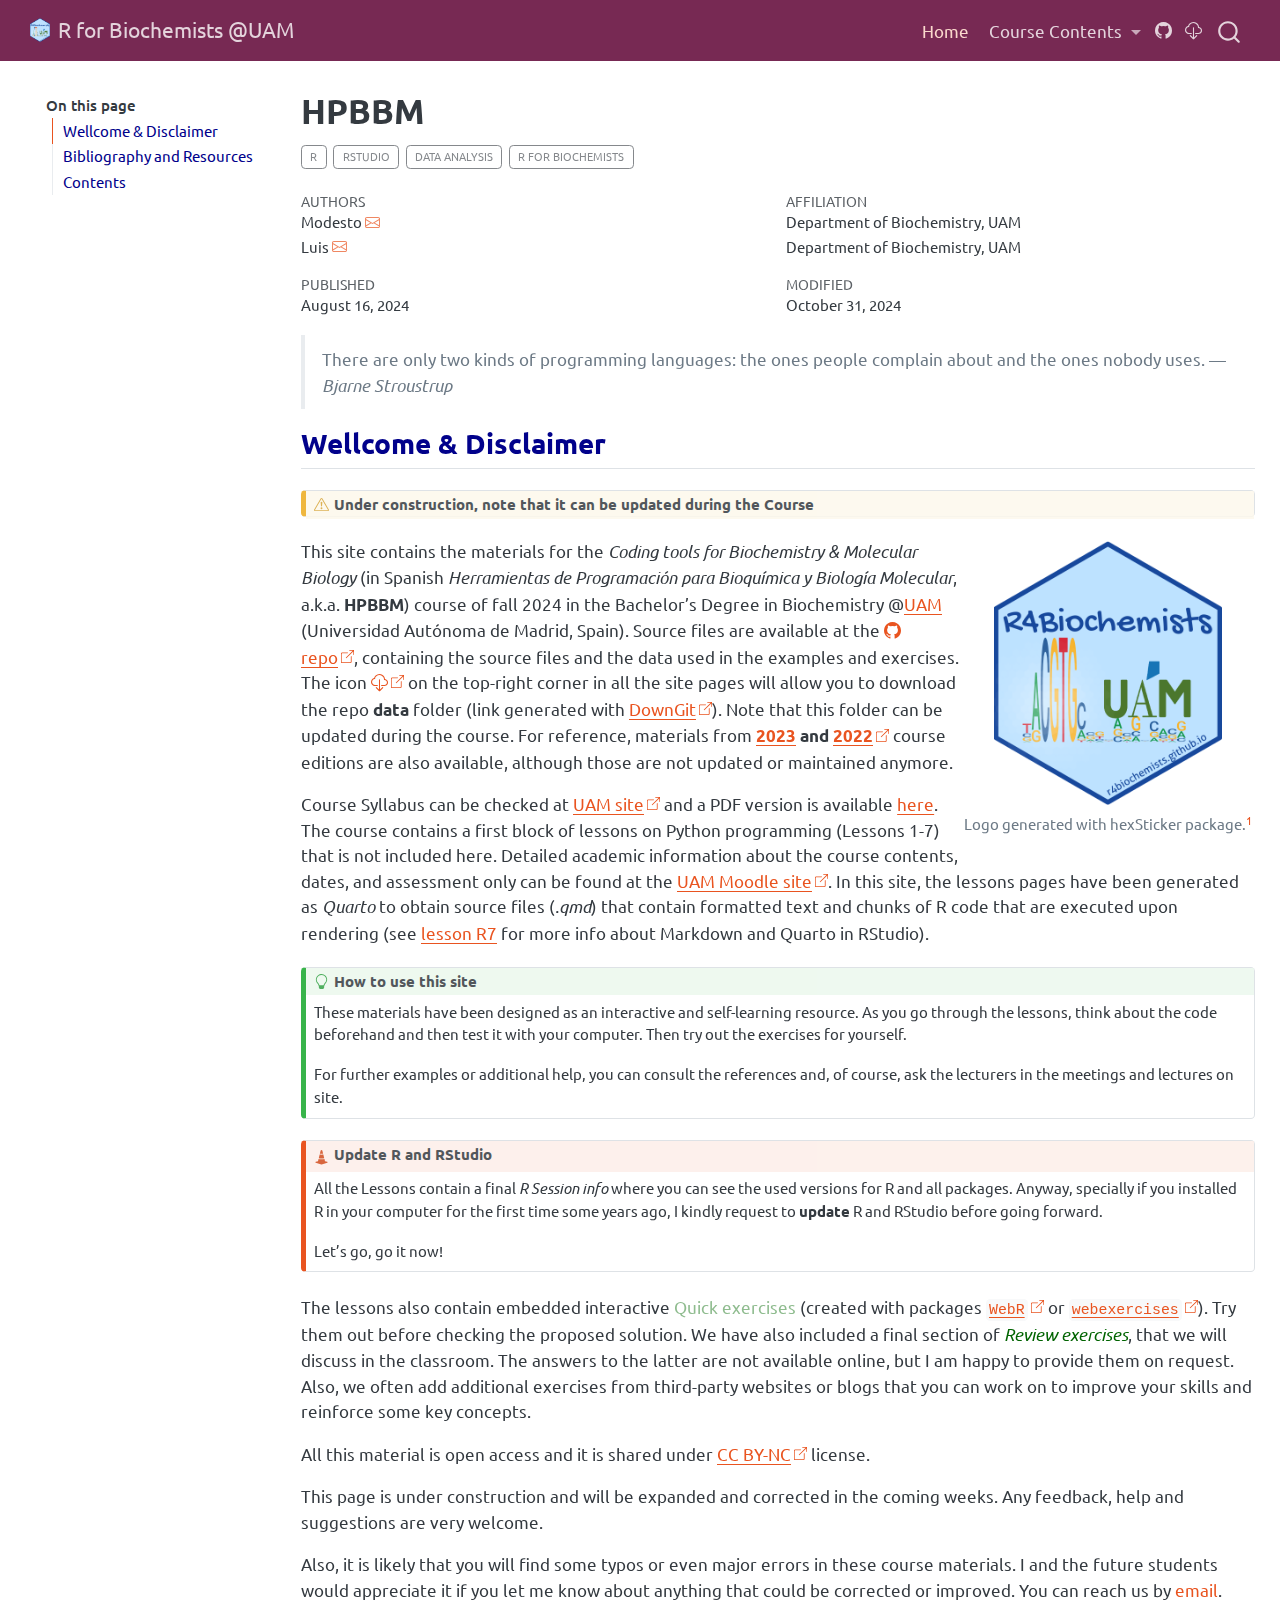
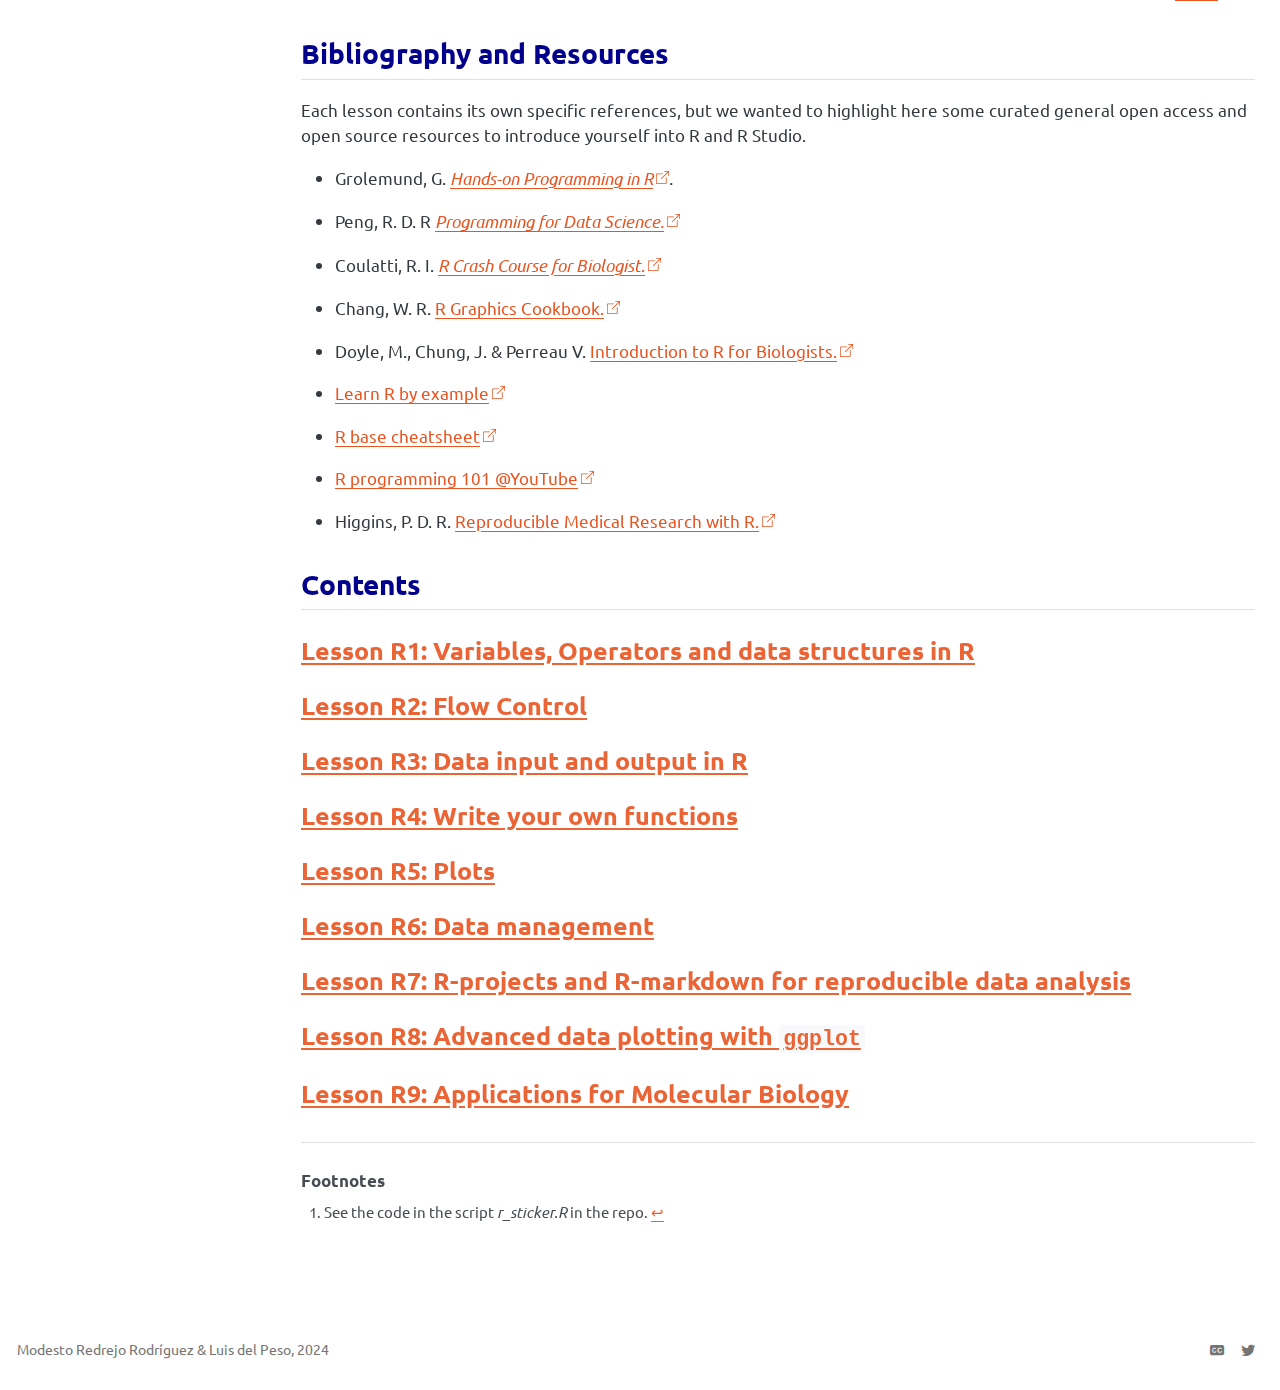
==== commit 30ba847b: "fix dead links" ====
--- a/docs/index.html
+++ b/docs/index.html
@@ -108,18 +108,9 @@
     <a class="dropdown-item" href="./r1.html">
  <span class="dropdown-text">R1: Variables, Operators and data structures</span></a>
   </li>  
-        <li>
-    <a class="dropdown-item" href="./r2.html">
- <span class="dropdown-text">R2: Flow Control</span></a>
-  </li>  
-        <li>
-    <a class="dropdown-item" href="./r3.html">
- <span class="dropdown-text">R3: Read and write data in R</span></a>
-  </li>  
-        <li>
-    <a class="dropdown-item" href="./r4.html">
- <span class="dropdown-text">R4: Functions in R</span></a>
-  </li>  
+        <li class="dropdown-header">r2.qmd</li>
+        <li class="dropdown-header">r3.qmd</li>
+        <li class="dropdown-header">r4.qmd</li>
         <li>
     <a class="dropdown-item" href="./r5.html">
  <span class="dropdown-text">R5: Base plots in R</span></a>
@@ -219,7 +210,7 @@
     <div>
     <div class="quarto-title-meta-heading">Modified</div>
     <div class="quarto-title-meta-contents">
-      <p class="date-modified">August 20, 2024</p>
+      <p class="date-modified">October 31, 2024</p>
     </div>
   </div>
     
@@ -256,7 +247,7 @@
 </figure>
 </div>
 </div>
-<p>This site contains the materials for the <em>Coding tools for Biochemistry &amp; Molecular Biology</em> (in Spanish <em>Herramientas de Programación para Bioquímica y Biología Molecular</em>, a.k.a. <strong>HPBBM</strong>) course of fall 2024 in the Bachelor’s Degree in Biochemistry @<a href="www.uam.es">UAM</a> (Universidad Autónoma de Madrid, Spain). Source files are available at the <a href="https://github.com/r4biochemists/r4biochemists.github.io"><i class="bi-github " style="" role="img" aria-hidden="true"></i> repo</a>, containing the source files and the data used in the examples and exercises. The icon <a href="https://minhaskamal.github.io/DownGit/#/home?url=https://github.com/r4biochemists/r4biochemists.github.io/tree/main/data"><i class="bi-cloud-download " style="" role="img" aria-hidden="true"></i></a> on the top-right corner in all the site pages will allow you to download the repo <strong>data</strong> folder (link generated with <a href="https://yehonal.github.io/DownGit/#/home">DownGit</a>). Note that this folder can be updated during the course. For reference, materials from <strong><a href="(https://mredrejo.github.io/HPBBM2023/)">2023</a> and <a href="https://mredrejo.github.io/HPBBM2022/">2022</a></strong> course editions are also available, although those are not updated or maintained anymore.</p>
+<p>This site contains the materials for the <em>Coding tools for Biochemistry &amp; Molecular Biology</em> (in Spanish <em>Herramientas de Programación para Bioquímica y Biología Molecular</em>, a.k.a. <strong>HPBBM</strong>) course of fall 2024 in the Bachelor’s Degree in Biochemistry @<a href="www.uam.es">UAM</a> (Universidad Autónoma de Madrid, Spain). Source files are available at the <a href="https://github.com/r4biochemists/r4biochemists.github.io"><i class="bi-github " style="" role="img" aria-hidden="true"></i> repo</a>, containing the source files and the data used in the examples and exercises. The icon <a href="https://minhaskamal.github.io/DownGit/#/home?url=https://github.com/r4biochemists/r4biochemists.github.io/tree/main/data"><i class="bi-cloud-download " style="" role="img" aria-hidden="true"></i></a> on the top-right corner in all the site pages will allow you to download the repo <strong>data</strong> folder (link generated with <a href="https://yehonal.github.io/DownGit/#/home">DownGit</a>). Note that this folder can be updated during the course. For reference, materials from <a href="(https://mredrejo.github.io/HPBBM2023/)"><strong>2023</strong></a> <strong>and <a href="https://mredrejo.github.io/HPBBM2022/">2022</a></strong> course editions are also available, although those are not updated or maintained anymore.</p>
 <p>Course Syllabus can be checked at <a href="https://secretaria-virtual.uam.es/doa/consultaPublica/look%5Bconpub%5DMostrarPubGuiaDocAs">UAM site</a> and a PDF version is available <a href="2024_18245_es.pdf">here</a>. The course contains a first block of lessons on Python programming (Lessons 1-7) that is not included here. Detailed academic information about the course contents, dates, and assessment only can be found at the <a href="https://moodle.uam.es/">UAM Moodle site</a>. In this site, the lessons pages have been generated as <em>Quarto</em> to obtain source files (<em>.qmd</em>) that contain formatted text and chunks of R code that are executed upon rendering (see <a href="r7.html">lesson R7</a> for more info about Markdown and Quarto in RStudio).</p>
 <div class="callout callout-style-default callout-tip callout-titled">
 <div class="callout-header d-flex align-content-center">
@@ -282,10 +273,11 @@
 </div>
 </div>
 <div class="callout-body-container callout-body">
-<p>All the Lessons contain a final <em>R Session info</em> where you can see the used versions for R and all packages. Anyway, espacially if you installed R in your computer for the first time some years ago, I kindly request to <strong>update</strong> R and RStudio before going forward.</p>
-</div>
-</div>
-<p>The lessons also contain embedded interactive <span style="color:darkseagreen">Quick exercises</span> (created with packages <a href="https://github.com/coatless/quarto-webr/"><code>WebR</code></a> y/o <a href="https://psyteachr.github.io/webexercises/articles/webexercises.html"><code>webexercises</code></a>). Try them out before checking the proposed solution. We have also included a final section of <span style="color:darkgreen"><em>Review exercises</em></span>, that we will discuss in the classroom. The answers to the latter are not available online, but I am happy to provide them on request. Also, we often add additional exercises from third-party websites or blogs that you can work on to improve your skills and reinforce some key concepts.</p>
+<p>All the Lessons contain a final <em>R Session info</em> where you can see the used versions for R and all packages. Anyway, specially if you installed R in your computer for the first time some years ago, I kindly request to <strong>update</strong> R and RStudio before going forward.</p>
+<p>Let’s go, go it now!</p>
+</div>
+</div>
+<p>The lessons also contain embedded interactive <span style="color:darkseagreen">Quick exercises</span> (created with packages <a href="https://github.com/coatless/quarto-webr/"><code>WebR</code></a> or <a href="https://psyteachr.github.io/webexercises/articles/webexercises.html"><code>webexercises</code></a>). Try them out before checking the proposed solution. We have also included a final section of <span style="color:darkgreen"><em>Review exercises</em></span>, that we will discuss in the classroom. The answers to the latter are not available online, but I am happy to provide them on request. Also, we often add additional exercises from third-party websites or blogs that you can work on to improve your skills and reinforce some key concepts.</p>
 <p>All this material is open access and it is shared under <a href="https://creativecommons.org/licenses/by-nc/2.0/">CC BY-NC</a> license.</p>
 <p>This page is under construction and will be expanded and corrected in the coming weeks. Any feedback, help and suggestions are very welcome.</p>
 <p>Also, it is likely that you will find some typos or even major errors in these course materials. I and the future students would appreciate it if you let me know about anything that could be corrected or improved. You can reach us by <a href="mailto::modesto.redrejo@uam.es">email</a>.</p>
@@ -294,9 +286,9 @@
 <h2 class="anchored" data-anchor-id="bibliography-and-resources"><span style="color:darkblue">Bibliography and Resources</span></h2>
 <p>Each lesson contains its own specific references, but we wanted to highlight here some curated general open access and open source resources to introduce yourself into R and R Studio.</p>
 <ul>
-<li><p>Grolemund, G. <a href="https://rstudio-education.github.io/"><em>Hands-on Programming in R</em></a><em>.</em></p></li>
+<li><p>Grolemund, G. <a href="https://rstudio-education.github.io/hopr/"><em>Hands-on Programming in R</em></a><em>.</em></p></li>
 <li><p>Peng, R. D. R <a href="https://bookdown.org/rdpeng/rprogdatascience/"><em>Programming for Data Science.</em></a></p></li>
-<li><p>Coulatti, R. I. <a href="https://github.com/ColauttiLab/RCrashCourse_Book"><em>R Crash Course for Biologist</em>.</a></p></li>
+<li><p>Coulatti, R. I. <a href="https://colauttilab.github.io/RCrashCourse/"><em>R Crash Course for Biologist</em>.</a></p></li>
 <li><p>Chang, W. R. <a href="https://r-graphics.org/">R Graphics Cookbook.</a></p></li>
 <li><p>Doyle, M., Chung, J. &amp; Perreau V. <a href="https://melbournebioinformatics.github.io/r-intro-biologists/intro_r_biologists.html">Introduction to R for Biologists.</a></p></li>
 <li><p><a href="https://www.learnbyexample.org/r/">Learn R by example</a></p></li>
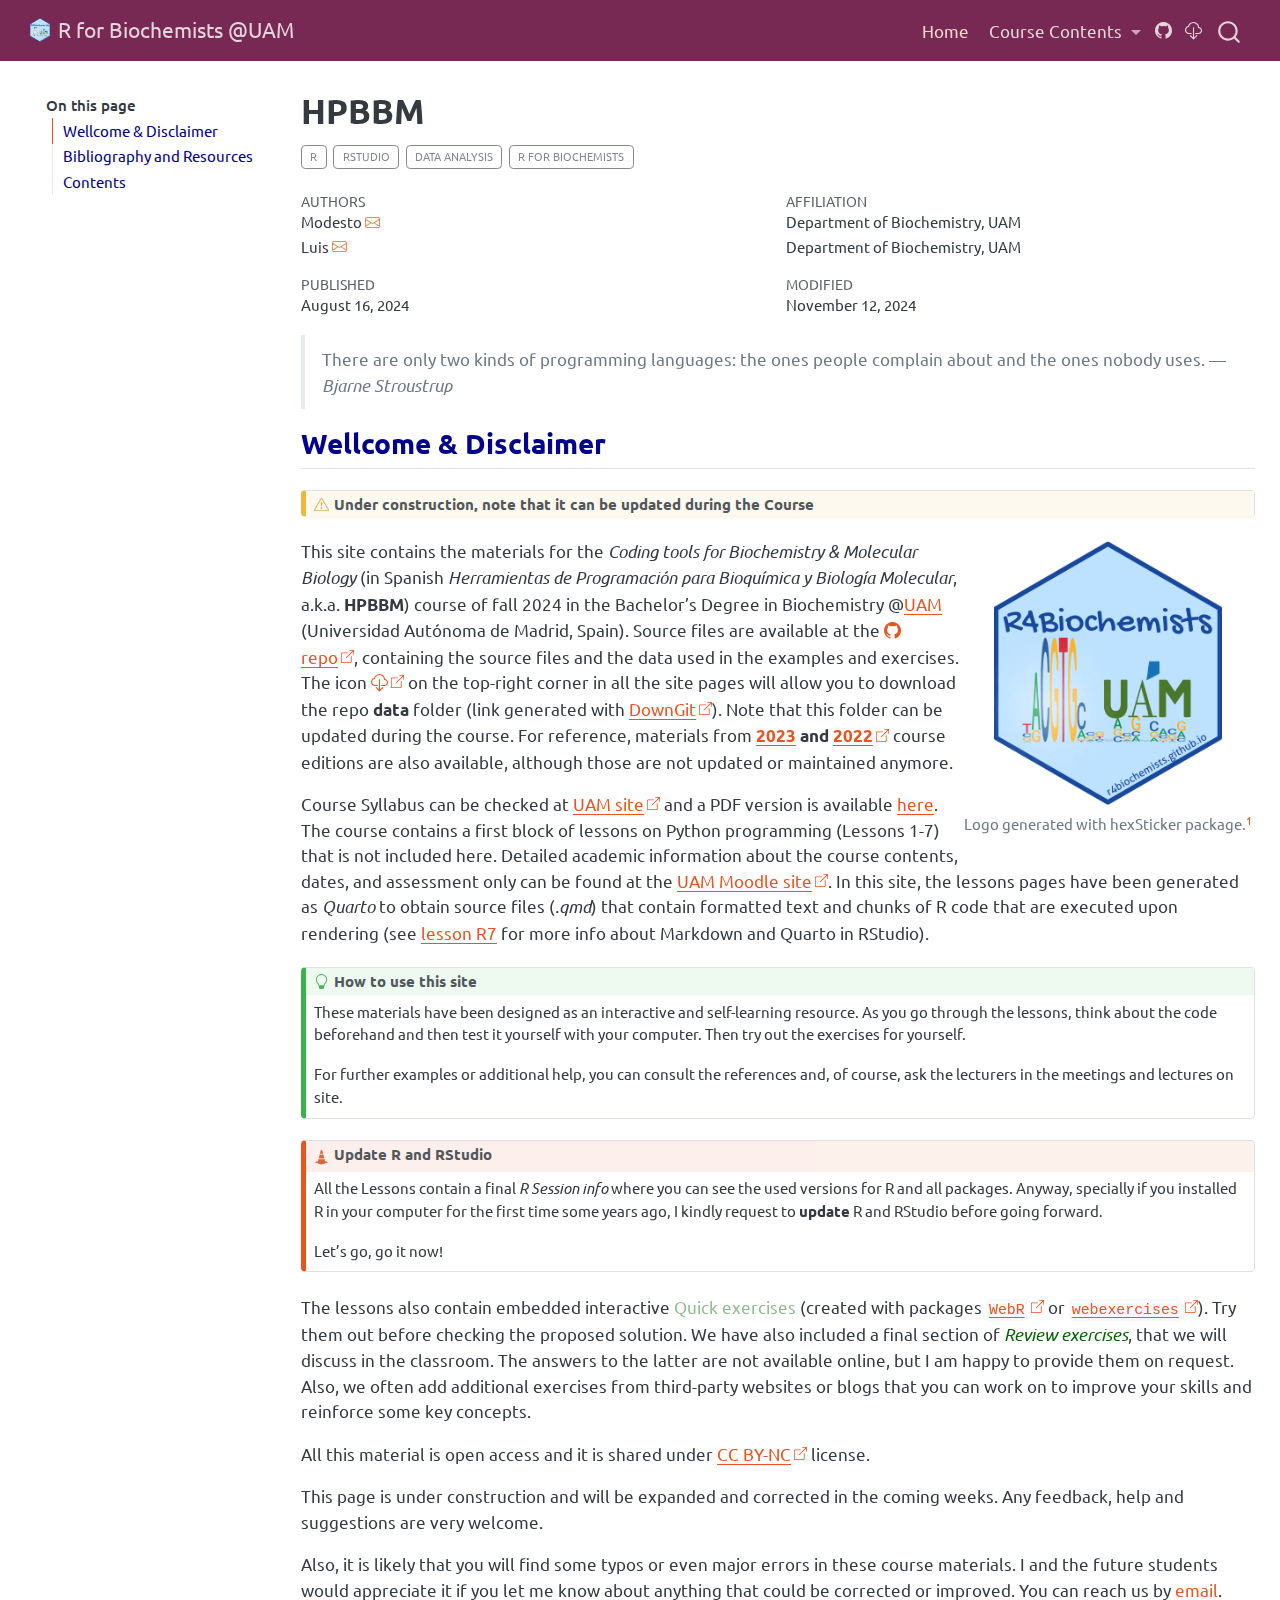
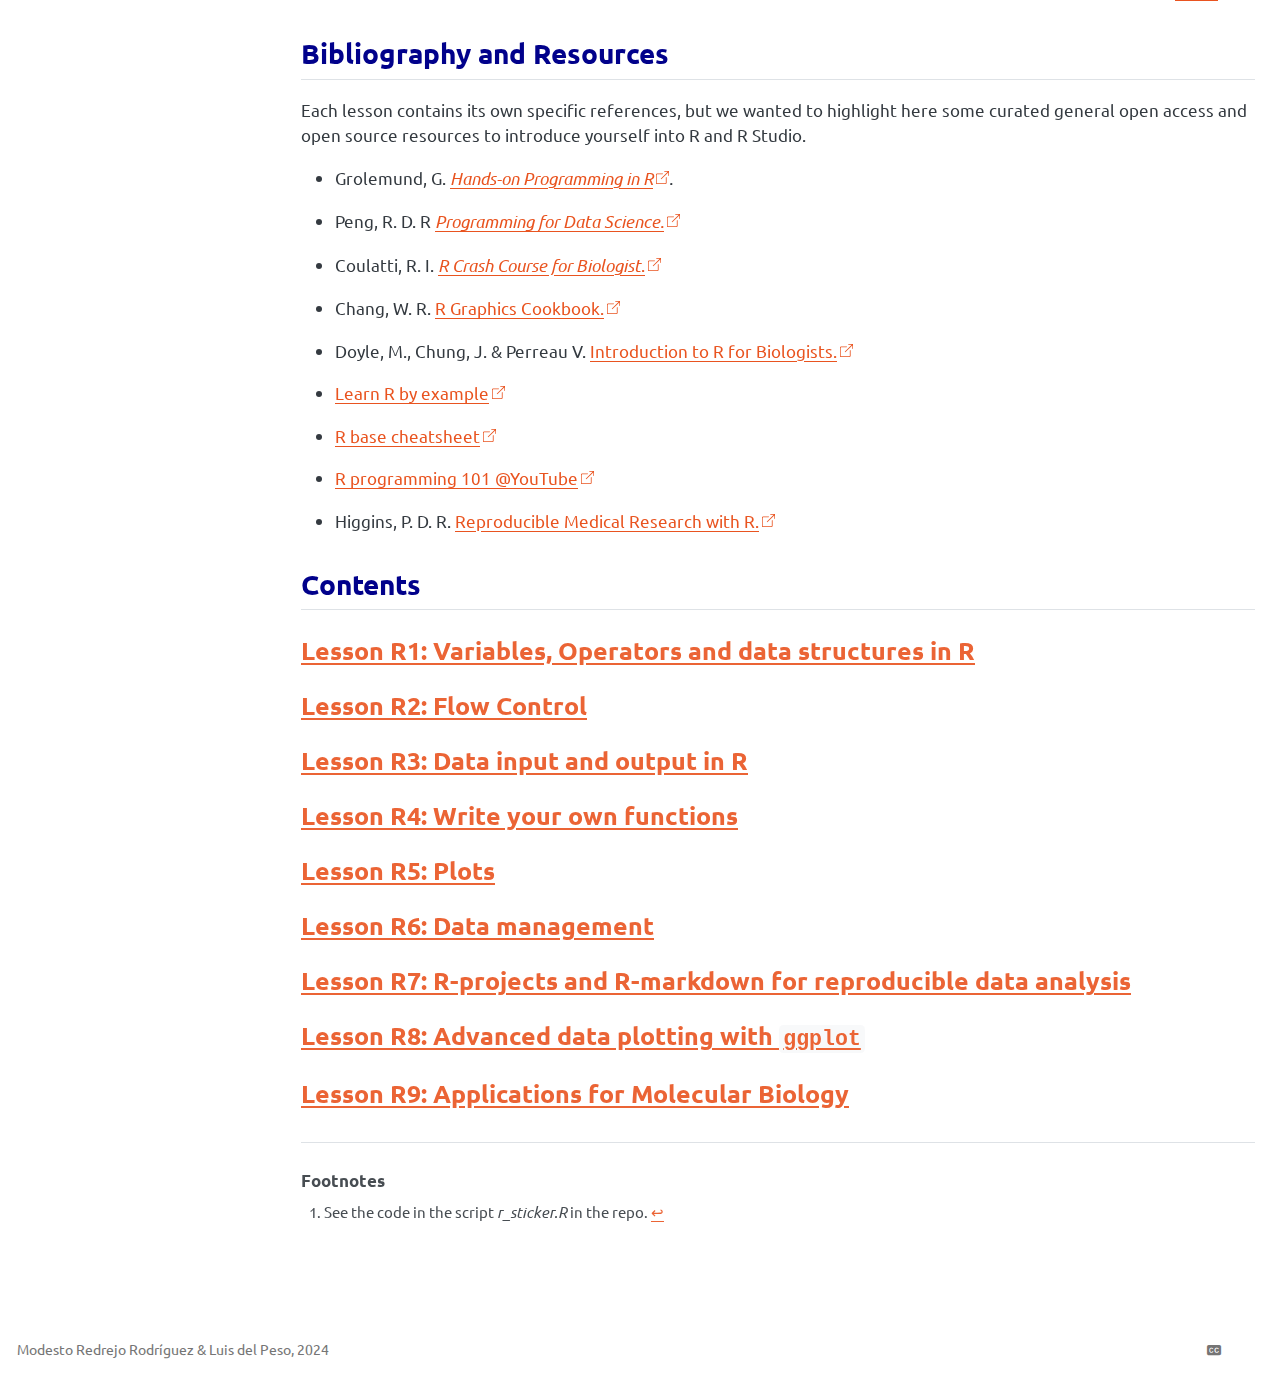
==== commit 558e2703: "index" ====
--- a/docs/index.html
+++ b/docs/index.html
@@ -41,6 +41,7 @@
 <script src="site_libs/bootstrap/bootstrap.min.js"></script>
 <link href="site_libs/bootstrap/bootstrap-icons.css" rel="stylesheet">
 <link href="site_libs/bootstrap/bootstrap.min.css" rel="stylesheet" id="quarto-bootstrap" data-mode="light">
+<script src="site_libs/quarto-contrib/iconify-1.0.0-beta.2/iconify-icon.min.js"></script>
 <link href="site_libs/quarto-contrib/bootstrap-icons-1.9.1/all.css" rel="stylesheet">
 <script id="quarto-search-options" type="application/json">{
   "location": "navbar",
@@ -108,9 +109,18 @@
     <a class="dropdown-item" href="./r1.html">
  <span class="dropdown-text">R1: Variables, Operators and data structures</span></a>
   </li>  
-        <li class="dropdown-header">r2.qmd</li>
-        <li class="dropdown-header">r3.qmd</li>
-        <li class="dropdown-header">r4.qmd</li>
+        <li>
+    <a class="dropdown-item" href="./r2.html">
+ <span class="dropdown-text">R2: Flow Control</span></a>
+  </li>  
+        <li>
+    <a class="dropdown-item" href="./r3.html">
+ <span class="dropdown-text">R3: Read and write data in R</span></a>
+  </li>  
+        <li>
+    <a class="dropdown-item" href="./r4.html">
+ <span class="dropdown-text">R4: Functions in R</span></a>
+  </li>  
         <li>
     <a class="dropdown-item" href="./r5.html">
  <span class="dropdown-text">R5: Base plots in R</span></a>
@@ -210,7 +220,7 @@
     <div>
     <div class="quarto-title-meta-heading">Modified</div>
     <div class="quarto-title-meta-contents">
-      <p class="date-modified">October 31, 2024</p>
+      <p class="date-modified">November 12, 2024</p>
     </div>
   </div>
     
@@ -259,7 +269,7 @@
 </div>
 </div>
 <div class="callout-body-container callout-body">
-<p>These materials have been designed as an interactive and self-learning resource. As you go through the lessons, think about the code beforehand and then test it with your computer. Then try out the exercises for yourself.</p>
+<p>These materials have been designed as an interactive and self-learning resource. As you go through the lessons, think about the code beforehand and then test it yourself with your computer. Then try out the exercises for yourself.</p>
 <p>For further examples or additional help, you can consult the references and, of course, ask the lecturers in the meetings and lectures on site.</p>
 </div>
 </div>
@@ -987,11 +997,15 @@
 </i> 
     </a>
   </li>  
-    <li class="nav-item compact">
+    <li class="nav-item">
     <a class="nav-link" href="https://twitter.com/mredrejo">
-      <i class="bi bi-twitter" role="img">
-</i> 
-    </a>
+<p><iconify-icon inline="" icon="fa6-brands:x-twitter"></iconify-icon></p>
+</a>
+  </li>  
+    <li class="nav-item">
+    <a class="nav-link" href="https://bsky.app/profile/mredrejo.bsky.social">
+<p><iconify-icon inline="" icon="simple-icons:bluesky"></iconify-icon></p>
+</a>
   </li>  
 </ul>
     </div>
